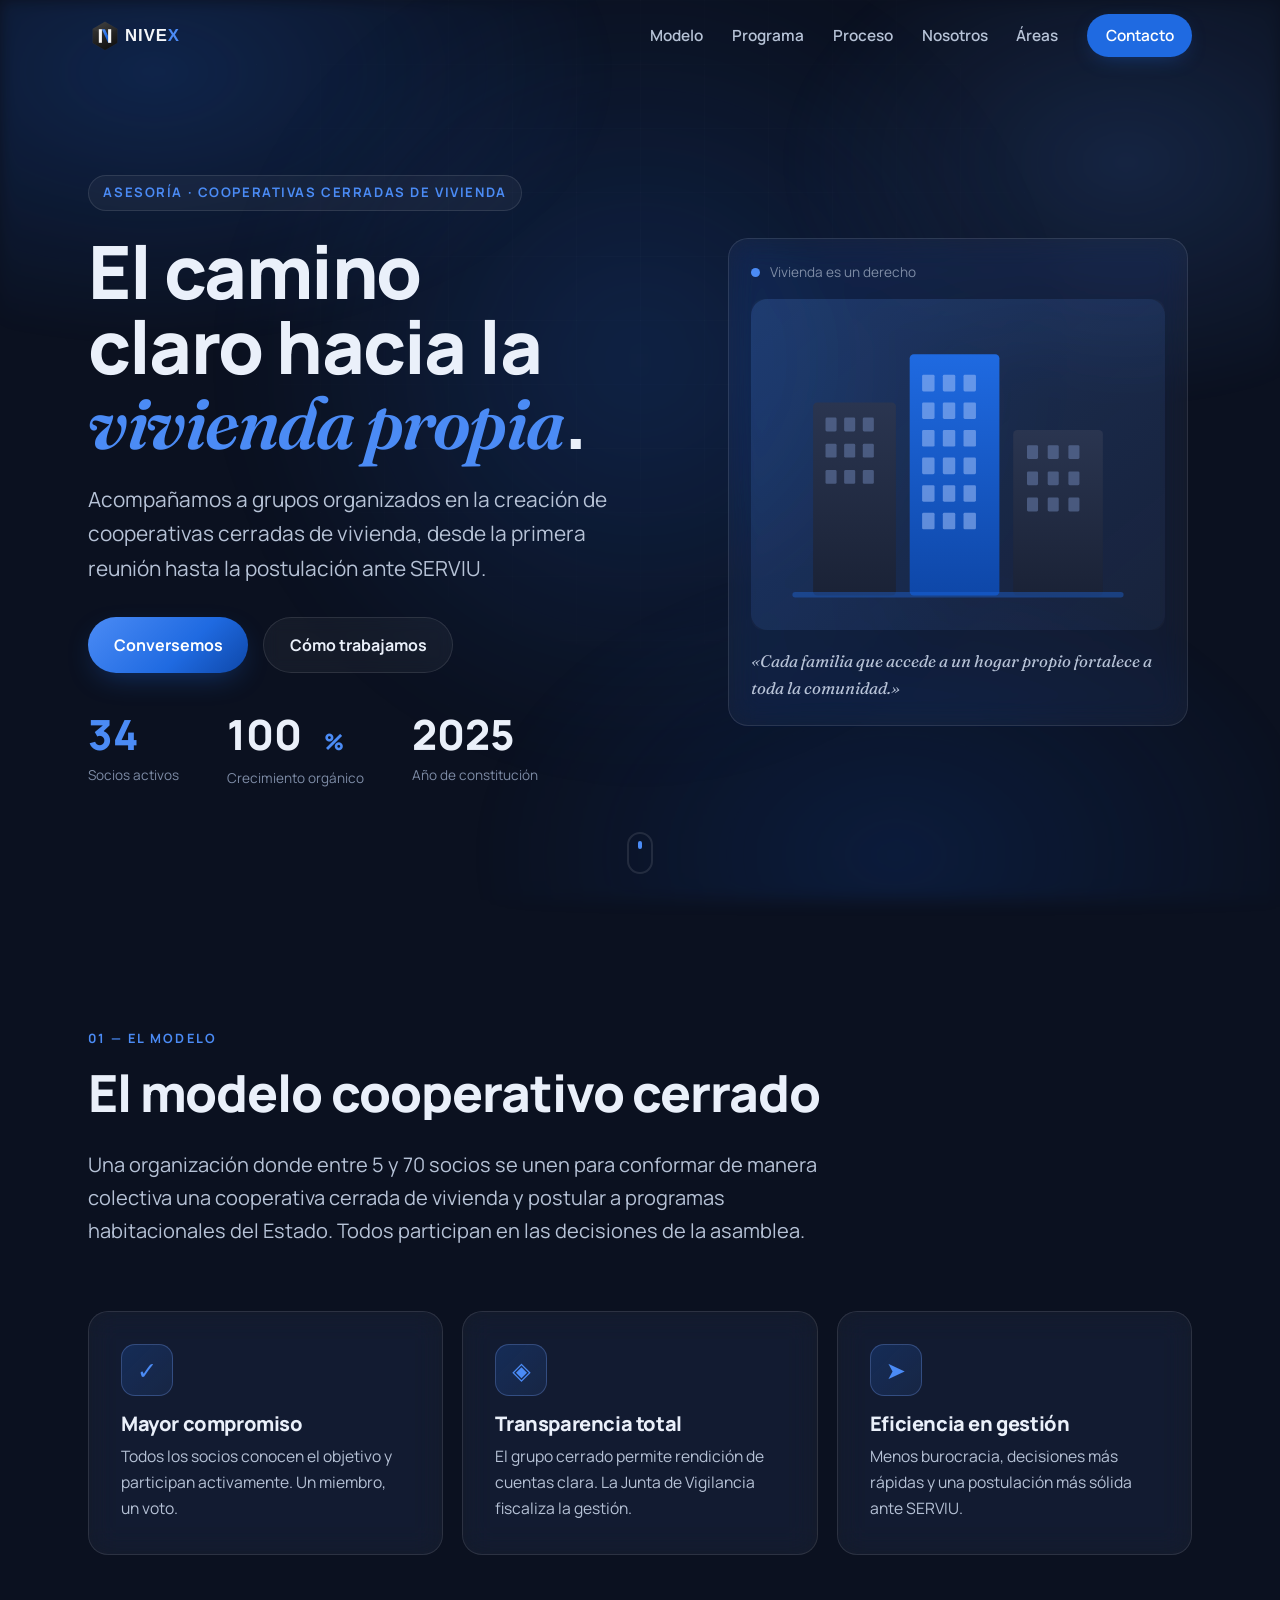
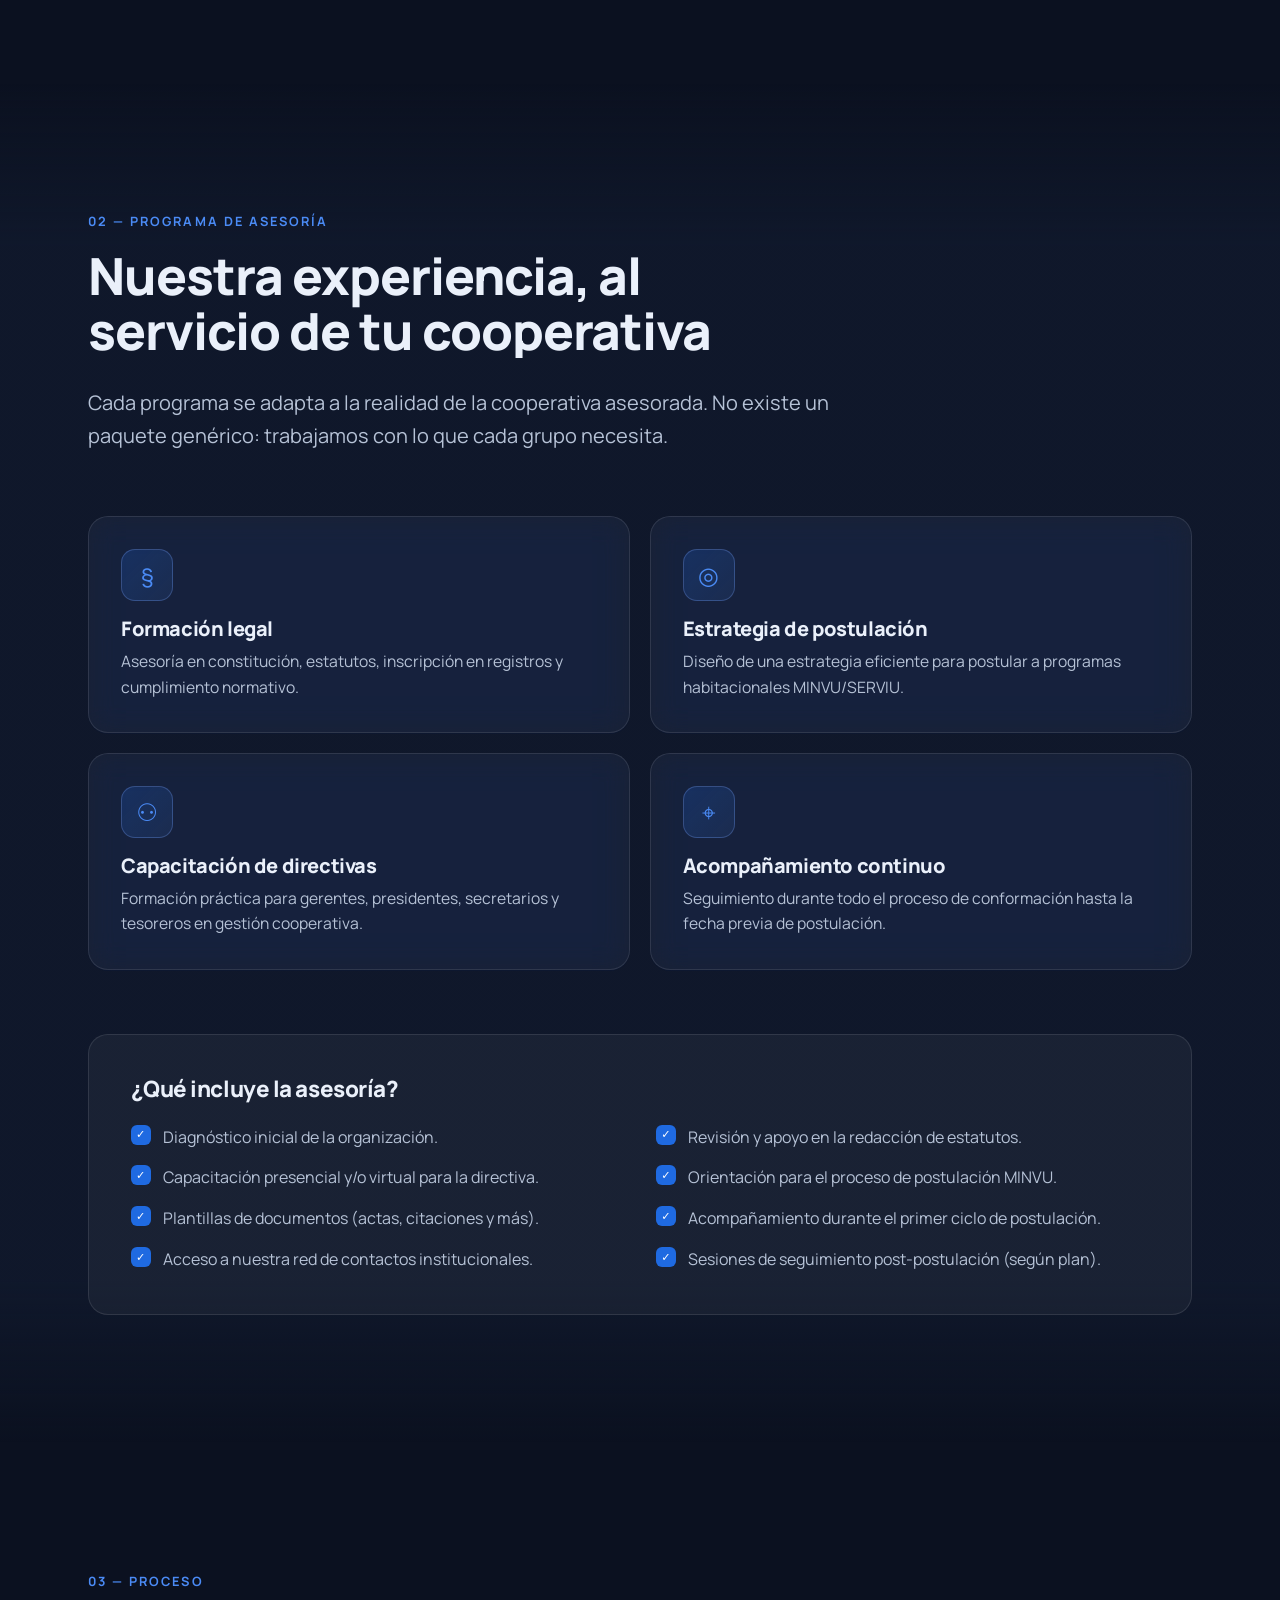
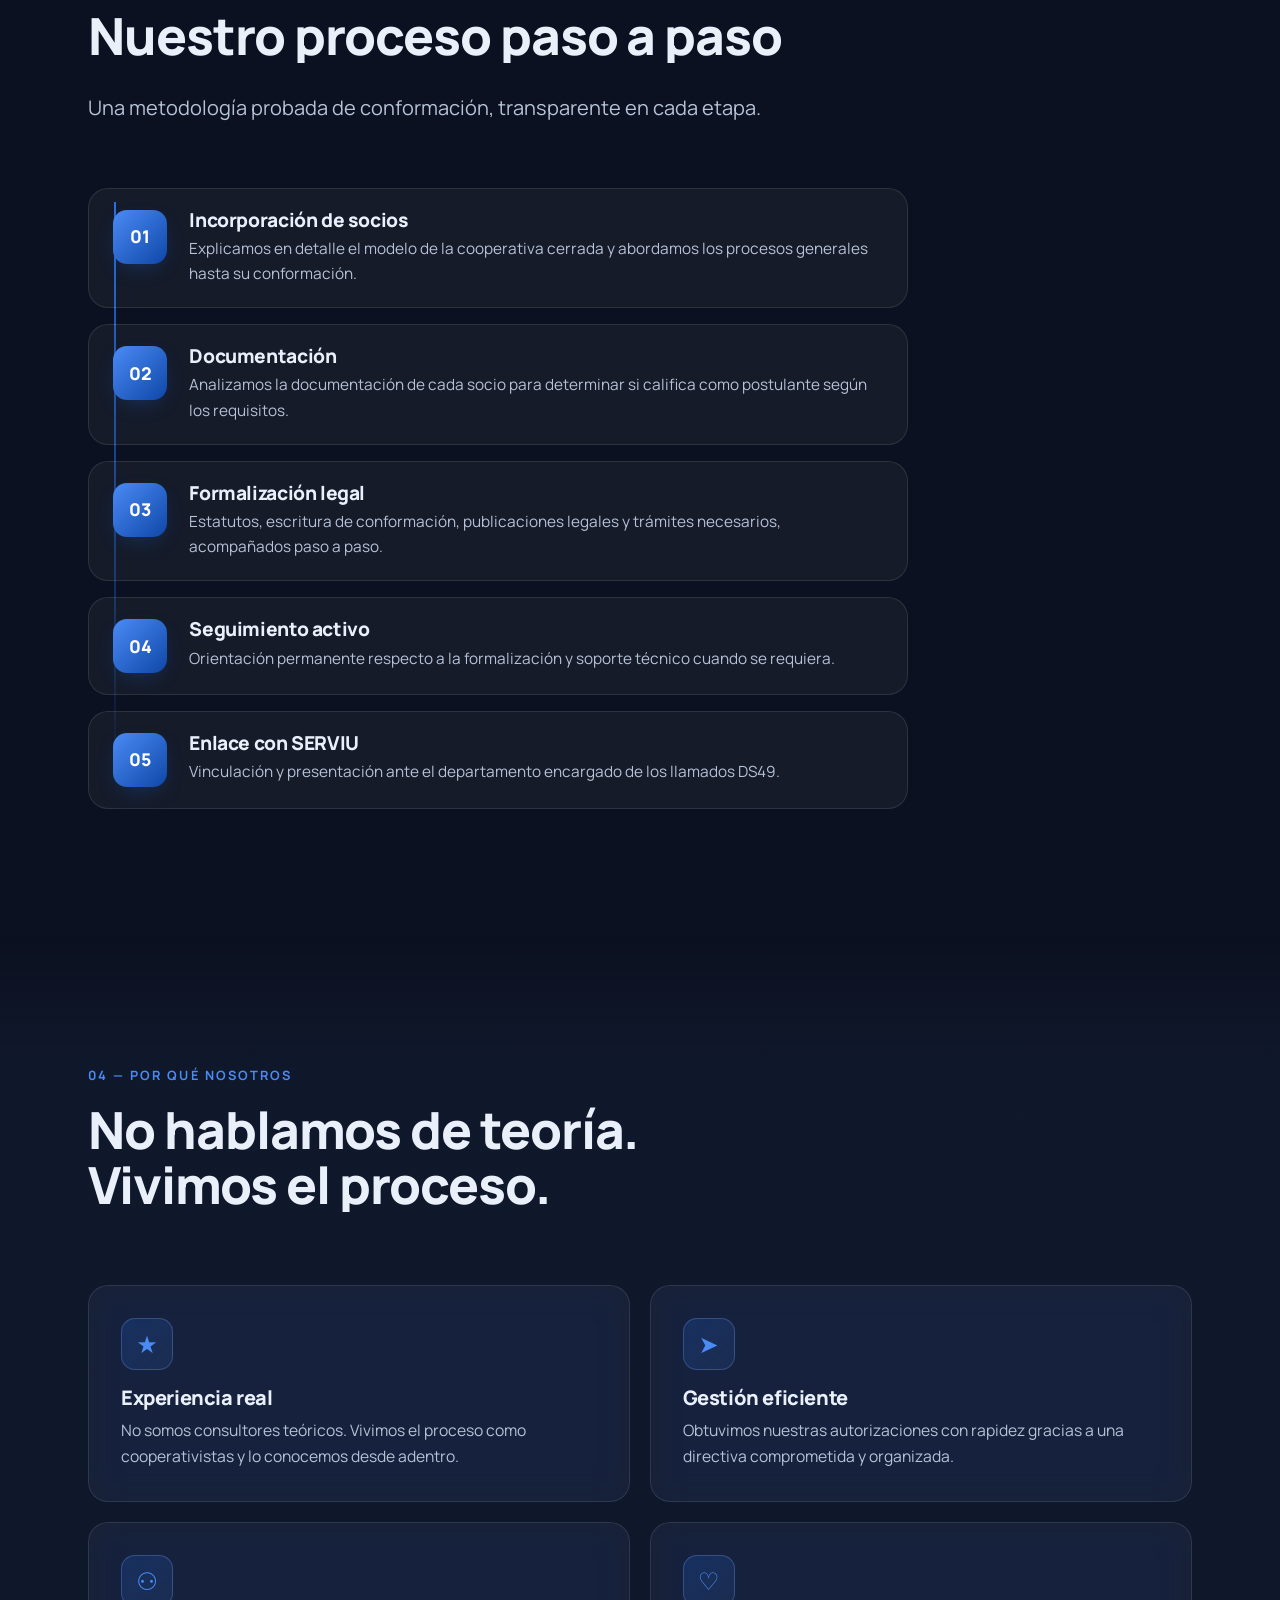
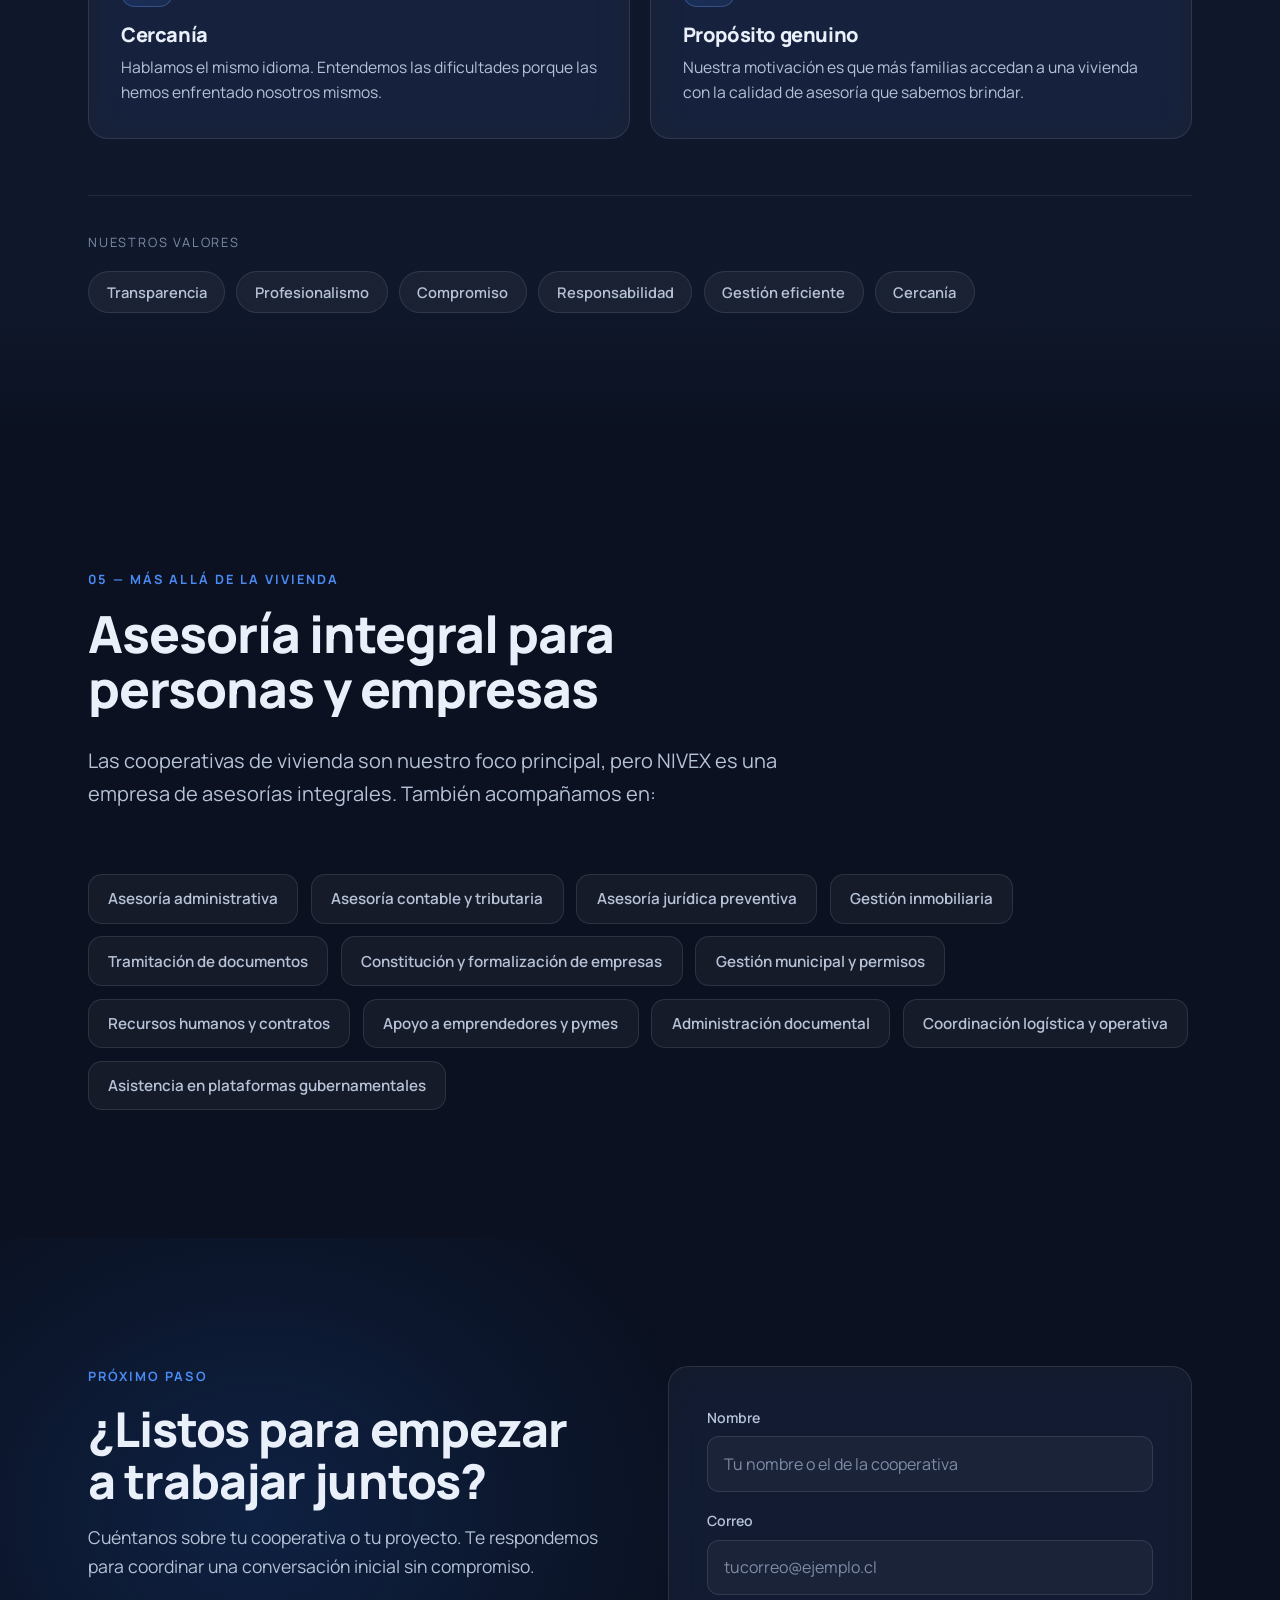
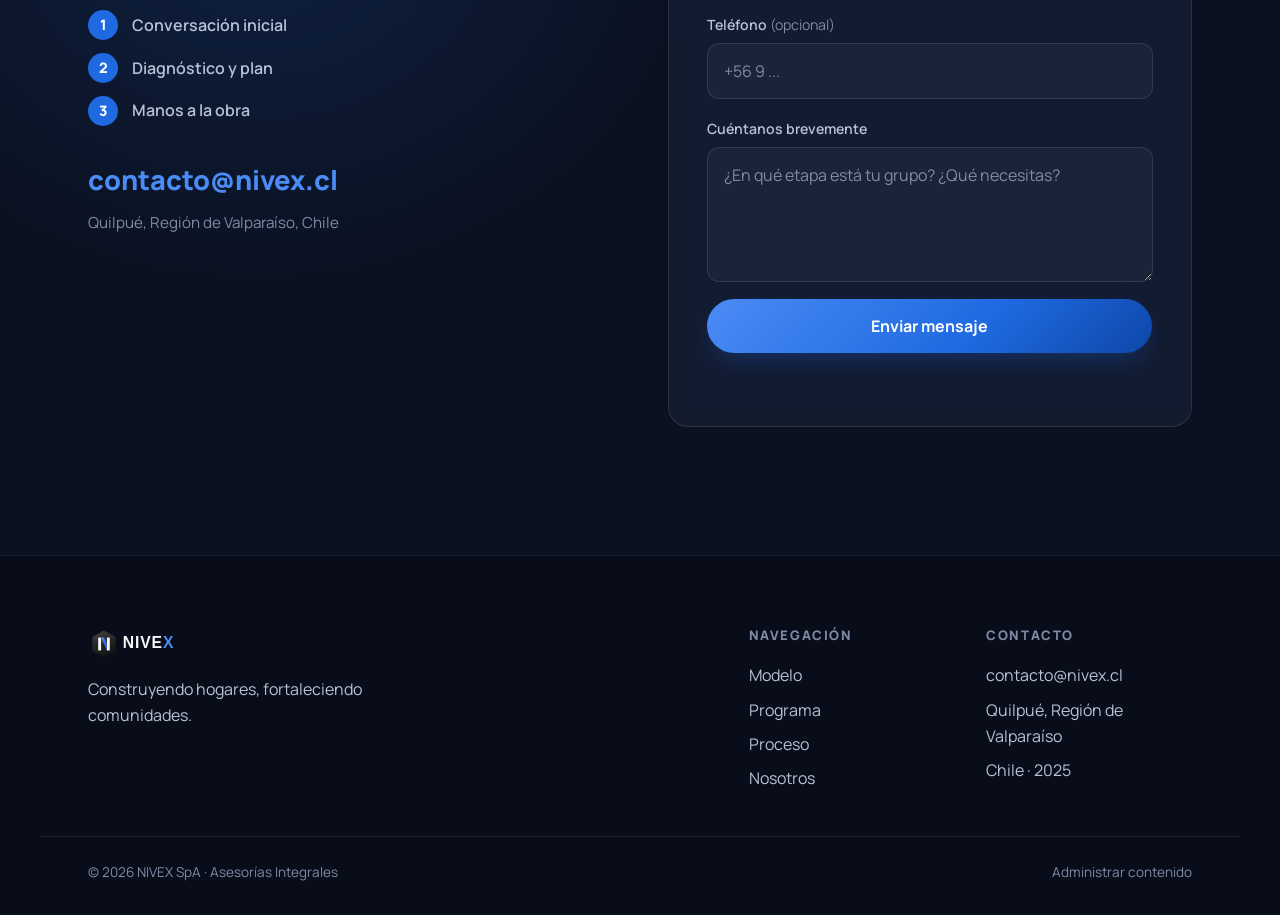
==== nivex-site/index.html @ b490b7ea "Add NIVEX SpA website files Extracted from uploaded zip (c39e5bb1-nivexsitio.zip). Includes HTML, CS" ====
<!DOCTYPE html>
<html lang="es">
<head>
  <meta charset="UTF-8">
  <meta name="viewport" content="width=device-width, initial-scale=1.0">
  <title>NIVEX SpA — Asesoría para Cooperativas Cerradas de Vivienda</title>
  <meta name="description" content="NIVEX SpA acompaña a grupos organizados en la creación de cooperativas cerradas de vivienda en Chile: formación legal, estrategia de postulación SERVIU/MINVU y acompañamiento continuo.">
  <meta name="theme-color" content="#0E1422">

  <!-- Open Graph -->
  <meta property="og:title" content="NIVEX SpA — Asesoría para Cooperativas de Vivienda">
  <meta property="og:description" content="El camino claro hacia la vivienda propia. Asesoría integral para cooperativas cerradas de vivienda.">
  <meta property="og:type" content="website">
  <meta property="og:image" content="assets/img/logo-mark-512.png">

  <link rel="icon" href="assets/favicon.ico" sizes="any">
  <link rel="icon" href="assets/img/logo-mark.svg" type="image/svg+xml">
  <link rel="apple-touch-icon" href="assets/img/logo-mark-180.png">
  <link rel="manifest" href="site.webmanifest">

  <link rel="preconnect" href="https://fonts.googleapis.com">
  <link rel="preconnect" href="https://fonts.gstatic.com" crossorigin>
  <link rel="stylesheet" href="https://fonts.googleapis.com/css2?family=Manrope:wght@400;500;600;700;800&family=Fraunces:ital,opsz,wght@0,9..144,400;0,9..144,600;1,9..144,500;1,9..144,600&display=swap">

  <link rel="stylesheet" href="styles.css?v=20260609">
</head>
<body>
  <a class="skip-link" href="#main">Saltar al contenido</a>

  <!-- Splash -->
  <div class="splash" id="splash" aria-hidden="true">
    <div class="splash-mark">
      <img src="assets/img/logo-mark.svg" alt="" width="64" height="64">
      <span class="splash-word">NIVEX</span>
    </div>
  </div>

  <!-- background mesh -->
  <div class="bg-mesh" aria-hidden="true"></div>
  <div class="bg-grid" aria-hidden="true"></div>

  <!-- NAV -->
  <header class="nav" id="nav">
    <div class="nav-inner">
      <a href="#top" class="nav-logo" aria-label="NIVEX inicio">
        <img src="assets/img/logo-nivex-light.svg" alt="NIVEX SpA" height="34">
      </a>
      <nav class="nav-links" aria-label="Principal">
        <a href="#modelo">Modelo</a>
        <a href="#programa">Programa</a>
        <a href="#proceso">Proceso</a>
        <a href="#nosotros">Nosotros</a>
        <a href="#areas">Áreas</a>
        <a href="#contacto" class="nav-cta">Contacto</a>
      </nav>
      <button class="nav-toggle" id="navToggle" aria-label="Abrir menú" aria-expanded="false">
        <span></span><span></span><span></span>
      </button>
    </div>
    <nav class="nav-mobile" id="navMobile" aria-label="Móvil">
      <a href="#modelo">Modelo</a>
      <a href="#programa">Programa</a>
      <a href="#proceso">Proceso</a>
      <a href="#nosotros">Nosotros</a>
      <a href="#areas">Áreas</a>
      <a href="#contacto">Contacto</a>
    </nav>
  </header>

  <main id="main">

    <!-- HERO -->
    <section class="hero" id="top">
      <div class="hero-glow" aria-hidden="true"></div>
      <div class="container hero-inner">
        <div class="hero-copy">
          <p class="kicker reveal" data-edit="hero.kicker">Asesoría · Cooperativas Cerradas de Vivienda</p>
          <h1 class="hero-title reveal" data-edit-html="hero.title">El camino claro hacia la <em>vivienda propia</em>.</h1>
          <p class="hero-sub reveal" data-edit="hero.sub">Acompañamos a grupos organizados en la creación de cooperativas cerradas de vivienda, desde la primera reunión hasta la postulación ante SERVIU.</p>
          <div class="hero-actions reveal">
            <a href="#contacto" class="btn btn-primary" data-magnetic>Conversemos</a>
            <a href="#proceso" class="btn btn-ghost">Cómo trabajamos</a>
          </div>
          <div class="hero-stats reveal" data-stats>
            <div class="stat"><span class="stat-num" data-count-to="34">34</span><span class="stat-label">Socios activos</span></div>
            <div class="stat"><span class="stat-num" data-count-to="100">100</span><span class="stat-suffix">%</span><span class="stat-label">Crecimiento orgánico</span></div>
            <div class="stat"><span class="stat-num">2025</span><span class="stat-label">Año de constitución</span></div>
          </div>
        </div>

        <div class="hero-visual reveal">
          <div class="glass-panel hero-card">
            <div class="hero-card-top">
              <span class="hc-dot"></span>
              <span>Vivienda es un derecho</span>
            </div>
            <div class="hero-illu">
              <img src="assets/img/art-buildings.svg" alt="Ilustración de edificios habitacionales" loading="eager">
            </div>
            <p class="hero-card-quote">«Cada familia que accede a un hogar propio fortalece a toda la comunidad.»</p>
          </div>
        </div>
      </div>
      <a href="#modelo" class="scroll-hint" aria-label="Bajar">
        <span></span>
      </a>
    </section>

    <!-- MODELO -->
    <section class="section" id="modelo">
      <div class="container">
        <div class="section-head">
          <p class="eyebrow reveal">01 — El modelo</p>
          <h2 class="section-title reveal" data-split="lines">El modelo cooperativo cerrado</h2>
          <p class="section-lead reveal" data-edit="model.intro">Una organización donde entre 5 y 70 socios se unen para conformar de manera colectiva una cooperativa cerrada de vivienda y postular a programas habitacionales del Estado. Todos participan en las decisiones de la asamblea.</p>
        </div>
        <div class="cards-3" data-model>
          <article class="glass-card tilt reveal">
            <div class="card-icon">✓</div>
            <h3>Mayor compromiso</h3>
            <p>Todos los socios conocen el objetivo y participan activamente. Un miembro, un voto.</p>
          </article>
          <article class="glass-card tilt reveal">
            <div class="card-icon">◈</div>
            <h3>Transparencia total</h3>
            <p>El grupo cerrado permite rendición de cuentas clara. La Junta de Vigilancia fiscaliza la gestión.</p>
          </article>
          <article class="glass-card tilt reveal">
            <div class="card-icon">➤</div>
            <h3>Eficiencia en gestión</h3>
            <p>Menos burocracia, decisiones más rápidas y una postulación más sólida ante SERVIU.</p>
          </article>
        </div>
      </div>
    </section>

    <!-- PROGRAMA -->
    <section class="section section-alt" id="programa">
      <div class="container">
        <div class="section-head">
          <p class="eyebrow reveal">02 — Programa de asesoría</p>
          <h2 class="section-title reveal" data-split="lines">Nuestra experiencia, al servicio de tu cooperativa</h2>
          <p class="section-lead reveal">Cada programa se adapta a la realidad de la cooperativa asesorada. No existe un paquete genérico: trabajamos con lo que cada grupo necesita.</p>
        </div>
        <div class="cards-2" data-program>
          <article class="glass-card feature reveal"><div class="card-icon">§</div><h3>Formación legal</h3><p>Asesoría en constitución, estatutos, inscripción en registros y cumplimiento normativo.</p></article>
          <article class="glass-card feature reveal"><div class="card-icon">◎</div><h3>Estrategia de postulación</h3><p>Diseño de una estrategia eficiente para postular a programas habitacionales MINVU/SERVIU.</p></article>
          <article class="glass-card feature reveal"><div class="card-icon">⚇</div><h3>Capacitación de directivas</h3><p>Formación práctica para gerentes, presidentes, secretarios y tesoreros en gestión cooperativa.</p></article>
          <article class="glass-card feature reveal"><div class="card-icon">⌖</div><h3>Acompañamiento continuo</h3><p>Seguimiento durante todo el proceso de conformación hasta la fecha previa de postulación.</p></article>
        </div>

        <div class="includes reveal">
          <h3 class="includes-title">¿Qué incluye la asesoría?</h3>
          <ul class="includes-list" data-includes>
            <li>Diagnóstico inicial de la organización.</li>
            <li>Revisión y apoyo en la redacción de estatutos.</li>
            <li>Capacitación presencial y/o virtual para la directiva.</li>
            <li>Orientación para el proceso de postulación MINVU.</li>
            <li>Plantillas de documentos (actas, citaciones y más).</li>
            <li>Acompañamiento durante el primer ciclo de postulación.</li>
            <li>Acceso a nuestra red de contactos institucionales.</li>
            <li>Sesiones de seguimiento post-postulación (según plan).</li>
          </ul>
        </div>
      </div>
    </section>

    <!-- PROCESO -->
    <section class="section" id="proceso">
      <div class="container">
        <div class="section-head">
          <p class="eyebrow reveal">03 — Proceso</p>
          <h2 class="section-title reveal" data-split="lines">Nuestro proceso paso a paso</h2>
          <p class="section-lead reveal">Una metodología probada de conformación, transparente en cada etapa.</p>
        </div>
        <ol class="timeline" data-process>
          <li class="timeline-item reveal"><span class="tl-n">01</span><div class="tl-body"><h3>Incorporación de socios</h3><p>Explicamos en detalle el modelo de la cooperativa cerrada y abordamos los procesos generales hasta su conformación.</p></div></li>
          <li class="timeline-item reveal"><span class="tl-n">02</span><div class="tl-body"><h3>Documentación</h3><p>Analizamos la documentación de cada socio para determinar si califica como postulante según los requisitos.</p></div></li>
          <li class="timeline-item reveal"><span class="tl-n">03</span><div class="tl-body"><h3>Formalización legal</h3><p>Estatutos, escritura de conformación, publicaciones legales y trámites necesarios, acompañados paso a paso.</p></div></li>
          <li class="timeline-item reveal"><span class="tl-n">04</span><div class="tl-body"><h3>Seguimiento activo</h3><p>Orientación permanente respecto a la formalización y soporte técnico cuando se requiera.</p></div></li>
          <li class="timeline-item reveal"><span class="tl-n">05</span><div class="tl-body"><h3>Enlace con SERVIU</h3><p>Vinculación y presentación ante el departamento encargado de los llamados DS49.</p></div></li>
        </ol>
      </div>
    </section>

    <!-- NOSOTROS -->
    <section class="section section-alt" id="nosotros">
      <div class="container">
        <div class="section-head">
          <p class="eyebrow reveal">04 — Por qué nosotros</p>
          <h2 class="section-title reveal" data-split="lines">No hablamos de teoría. Vivimos el proceso.</h2>
        </div>
        <div class="cards-2 why-grid" data-why>
          <article class="glass-card why reveal"><div class="card-icon">★</div><h3>Experiencia real</h3><p>No somos consultores teóricos. Vivimos el proceso como cooperativistas y lo conocemos desde adentro.</p></article>
          <article class="glass-card why reveal"><div class="card-icon">➤</div><h3>Gestión eficiente</h3><p>Obtuvimos nuestras autorizaciones con rapidez gracias a una directiva comprometida y organizada.</p></article>
          <article class="glass-card why reveal"><div class="card-icon">⚇</div><h3>Cercanía</h3><p>Hablamos el mismo idioma. Entendemos las dificultades porque las hemos enfrentado nosotros mismos.</p></article>
          <article class="glass-card why reveal"><div class="card-icon">♡</div><h3>Propósito genuino</h3><p>Nuestra motivación es que más familias accedan a una vivienda con la calidad de asesoría que sabemos brindar.</p></article>
        </div>

        <div class="values reveal" data-values>
          <span class="values-label">Nuestros valores</span>
          <div class="values-list">
            <span>Transparencia</span><span>Profesionalismo</span><span>Compromiso</span><span>Responsabilidad</span><span>Gestión eficiente</span><span>Cercanía</span>
          </div>
        </div>
      </div>
    </section>

    <!-- ÁREAS -->
    <section class="section" id="areas">
      <div class="container">
        <div class="section-head">
          <p class="eyebrow reveal">05 — Más allá de la vivienda</p>
          <h2 class="section-title reveal" data-split="lines">Asesoría integral para personas y empresas</h2>
          <p class="section-lead reveal">Las cooperativas de vivienda son nuestro foco principal, pero NIVEX es una empresa de asesorías integrales. También acompañamos en:</p>
        </div>
        <div class="areas-grid" data-areas>
          <span class="area-chip reveal">Asesoría administrativa</span>
          <span class="area-chip reveal">Asesoría contable y tributaria</span>
          <span class="area-chip reveal">Asesoría jurídica preventiva</span>
          <span class="area-chip reveal">Gestión inmobiliaria</span>
          <span class="area-chip reveal">Tramitación de documentos</span>
          <span class="area-chip reveal">Constitución y formalización de empresas</span>
          <span class="area-chip reveal">Gestión municipal y permisos</span>
          <span class="area-chip reveal">Recursos humanos y contratos</span>
          <span class="area-chip reveal">Apoyo a emprendedores y pymes</span>
          <span class="area-chip reveal">Administración documental</span>
          <span class="area-chip reveal">Coordinación logística y operativa</span>
          <span class="area-chip reveal">Asistencia en plataformas gubernamentales</span>
        </div>
      </div>
    </section>

    <!-- CTA / CONTACTO -->
    <section class="section cta-section" id="contacto">
      <div class="cta-glow" aria-hidden="true"></div>
      <div class="container cta-inner">
        <div class="cta-copy reveal">
          <p class="eyebrow">Próximo paso</p>
          <h2 class="cta-title">¿Listos para empezar a trabajar juntos?</h2>
          <p class="cta-lead">Cuéntanos sobre tu cooperativa o tu proyecto. Te respondemos para coordinar una conversación inicial sin compromiso.</p>
          <ul class="cta-steps" data-steps>
            <li><span>1</span> Conversación inicial</li>
            <li><span>2</span> Diagnóstico y plan</li>
            <li><span>3</span> Manos a la obra</li>
          </ul>
          <div class="cta-contact">
            <a href="mailto:contacto@nivex.cl" class="cta-email" data-edit-href="email">contacto@nivex.cl</a>
            <p class="cta-loc">Quilpué, Región de Valparaíso, Chile</p>
          </div>
        </div>

        <form class="glass-panel cta-form" id="contactForm" novalidate>
          <div class="field">
            <label for="f-name">Nombre</label>
            <input id="f-name" name="name" type="text" required placeholder="Tu nombre o el de la cooperativa">
          </div>
          <div class="field">
            <label for="f-email">Correo</label>
            <input id="f-email" name="email" type="email" required placeholder="tucorreo@ejemplo.cl">
          </div>
          <div class="field">
            <label for="f-phone">Teléfono <span class="opt">(opcional)</span></label>
            <input id="f-phone" name="phone" type="tel" placeholder="+56 9 ...">
          </div>
          <div class="field">
            <label for="f-msg">Cuéntanos brevemente</label>
            <textarea id="f-msg" name="message" rows="4" required placeholder="¿En qué etapa está tu grupo? ¿Qué necesitas?"></textarea>
          </div>
          <button type="submit" class="btn btn-primary btn-block" data-submit>
            <span class="btn-label">Enviar mensaje</span>
            <svg class="btn-check" viewBox="0 0 24 24" width="22" height="22" aria-hidden="true"><path d="M4 12.5l5 5 11-11" fill="none" stroke="currentColor" stroke-width="2.5" stroke-linecap="round" stroke-linejoin="round"/></svg>
          </button>
          <p class="form-note" id="formNote" role="status" aria-live="polite"></p>
        </form>
      </div>
    </section>
  </main>

  <!-- FOOTER -->
  <footer class="footer">
    <div class="container footer-inner">
      <div class="footer-brand">
        <img src="assets/img/logo-nivex-light.svg" alt="NIVEX SpA" height="32">
        <p>Construyendo hogares, fortaleciendo comunidades.</p>
      </div>
      <div class="footer-cols">
        <div class="footer-col">
          <h4>Navegación</h4>
          <a href="#modelo">Modelo</a>
          <a href="#programa">Programa</a>
          <a href="#proceso">Proceso</a>
          <a href="#nosotros">Nosotros</a>
        </div>
        <div class="footer-col">
          <h4>Contacto</h4>
          <a href="mailto:contacto@nivex.cl">contacto@nivex.cl</a>
          <span>Quilpué, Región de Valparaíso</span>
          <span>Chile · 2025</span>
        </div>
      </div>
    </div>
    <div class="footer-bottom container">
      <span>© <span data-year>2026</span> NIVEX SpA · Asesorías Integrales</span>
      <a href="admin/" class="footer-admin">Administrar contenido</a>
    </div>
  </footer>

  <button class="cursor" id="cursor" aria-hidden="true"></button>

  <script defer src="lib/gsap.min.js"></script>
  <script defer src="lib/ScrollTrigger.min.js"></script>
  <script defer src="lib/manifest.js"></script>
  <script defer src="main.js?v=20260609"></script>
</body>
</html>
---- nivex-site/styles.css ----
/* =============================================================
   NIVEX SpA — styles.css
   Archetype: Glassmorphism Modern (corporate / trust-forward)
   Palette: anthracite #1A1A1A · electric blue #1F6AE1 · light gray #E5E5E5
   ============================================================= */

/* ---------- 1. Tokens ---------- */
:root {
  --bg:        #0B1120;   /* deep navy-anthracite base */
  --bg-2:      #0E1626;
  --bg-3:      #131d33;   /* alt sections */
  --ink:       #1A1A1A;   /* brand anthracite (for light surfaces) */
  --paper:     #F5F7FA;
  --gray:      #E5E5E5;   /* brand light gray */

  --text:      #EAF0FA;   /* text on dark */
  --text-soft: #B6C2D6;
  --text-mute: #7E8CA6;

  --accent:    #1F6AE1;   /* brand electric blue */
  --accent-2:  #4B8BF5;
  --accent-3:  #0E47A8;
  --accent-glow: rgba(31,106,225,0.45);

  --glass:     rgba(255,255,255,0.045);
  --glass-2:   rgba(255,255,255,0.07);
  --glass-brd: rgba(255,255,255,0.10);
  --glass-brd-hi: rgba(120,160,240,0.30);

  --line:      rgba(255,255,255,0.08);
  --radius:    20px;
  --radius-sm: 12px;
  --maxw:      1200px;
  --gutter:    clamp(1.2rem, 4vw, 3rem);

  --sans: "Manrope", system-ui, -apple-system, "Segoe UI", Roboto, Arial, sans-serif;
  --serif: "Fraunces", Georgia, "Times New Roman", serif;

  --ease-out: cubic-bezier(0.16, 1, 0.3, 1);
  --ease-soft: cubic-bezier(0.25, 0.46, 0.45, 0.94);
  --ease-bounce: cubic-bezier(0.34, 1.4, 0.64, 1);
}

/* ---------- 2. Reset & base ---------- */
*, *::before, *::after { box-sizing: border-box; margin: 0; }
html { -webkit-text-size-adjust: 100%; scroll-behavior: smooth; scroll-padding-top: 90px; }
body {
  font-family: var(--sans);
  font-size: 16px; line-height: 1.65;
  color: var(--text);
  background: var(--bg);
  -webkit-font-smoothing: antialiased;
  text-rendering: optimizeLegibility;
  overflow-x: clip;
  overscroll-behavior-y: none;
}
img, svg { display: block; max-width: 100%; }
img { height: auto; }
button { font: inherit; color: inherit; cursor: pointer; border: 0; background: none; }
a { color: inherit; text-decoration: none; }
ul, ol { list-style: none; padding: 0; }
p { text-wrap: pretty; }
h1, h2, h3, h4 { text-wrap: balance; line-height: 1.08; letter-spacing: -0.02em; font-weight: 800; }
em { font-style: italic; }
::selection { background: var(--accent); color: #fff; }

:focus-visible { outline: 2px solid var(--accent-2); outline-offset: 3px; border-radius: 6px; }

.skip-link {
  position: fixed; top: -100px; left: 1rem; padding: .6rem 1rem;
  background: var(--paper); color: var(--ink); z-index: 9999;
  border-radius: 8px; font-weight: 600;
}
.skip-link:focus { top: 1rem; }

/* ---------- 3. Layout ---------- */
.container { width: 100%; max-width: var(--maxw); margin-inline: auto; padding-inline: var(--gutter); }
.section { padding-block: clamp(4.5rem, 10vw, 8rem); position: relative; }
.section-alt { background:
  linear-gradient(180deg, transparent, rgba(19,29,51,0.6) 12%, rgba(19,29,51,0.6) 88%, transparent); }

.section-head { max-width: 760px; margin-bottom: clamp(2.5rem, 5vw, 4rem); }
.eyebrow {
  font-size: .8rem; font-weight: 700; letter-spacing: .16em; text-transform: uppercase;
  color: var(--accent-2); margin-bottom: 1rem;
}
.section-title { font-size: clamp(2rem, 5vw, 3.2rem); margin-bottom: 1.2rem; }
.section-lead { font-size: clamp(1.05rem, 2.2vw, 1.25rem); color: var(--text-soft); max-width: 64ch; }

/* ---------- 4. Background mesh & grid ---------- */
.bg-mesh {
  position: fixed; inset: 0; z-index: -2; pointer-events: none;
  background:
    radial-gradient(60% 50% at 12% 8%, rgba(31,106,225,0.22), transparent 60%),
    radial-gradient(45% 45% at 88% 18%, rgba(75,139,245,0.16), transparent 60%),
    radial-gradient(55% 55% at 70% 95%, rgba(14,71,168,0.20), transparent 60%);
  filter: blur(8px);
  animation: meshDrift 26s ease-in-out infinite alternate;
}
@keyframes meshDrift {
  0%   { transform: translate3d(0,0,0) scale(1); }
  100% { transform: translate3d(0,-3%,0) scale(1.08); }
}
.bg-grid {
  position: fixed; inset: 0; z-index: -1; pointer-events: none; opacity: .5;
  background-image:
    linear-gradient(rgba(255,255,255,0.03) 1px, transparent 1px),
    linear-gradient(90deg, rgba(255,255,255,0.03) 1px, transparent 1px);
  background-size: 64px 64px;
  mask-image: radial-gradient(circle at 50% 30%, #000 0%, transparent 75%);
}

/* ---------- 5. Splash ---------- */
.splash {
  position: fixed; inset: 0; z-index: 9000;
  display: grid; place-items: center;
  background: var(--bg);
  animation: splashOut .7s var(--ease-out) 1.5s forwards;
}
.splash-mark { display: flex; align-items: center; gap: .9rem; opacity: 0; animation: splashIn .7s var(--ease-out) .1s forwards; }
.splash-mark img { width: 56px; height: 56px; }
.splash-word { font-size: 2rem; font-weight: 800; letter-spacing: .22em; color: var(--text); }
@keyframes splashIn { from { opacity: 0; transform: translateY(10px); } to { opacity: 1; transform: none; } }
@keyframes splashOut { to { opacity: 0; visibility: hidden; } }
.is-ready .splash { animation: splashOut .6s var(--ease-out) forwards; }

/* ---------- 6. Nav ---------- */
.nav {
  position: fixed; top: 0; left: 0; right: 0; z-index: 1000;
  transition: background .4s var(--ease-out), backdrop-filter .4s, border-color .4s;
  border-bottom: 1px solid transparent;
}
.nav.scrolled {
  background: rgba(11,17,32,0.72);
  backdrop-filter: blur(16px) saturate(160%);
  -webkit-backdrop-filter: blur(16px) saturate(160%);
  border-bottom-color: var(--line);
}
.nav-inner { display: flex; align-items: center; justify-content: space-between; gap: 1rem;
  max-width: var(--maxw); margin-inline: auto; padding: .9rem var(--gutter); }
.nav-logo img { height: 34px; }
.nav-links { display: none; align-items: center; gap: 1.8rem; }
.nav-links a { font-weight: 600; font-size: .96rem; color: var(--text-soft); transition: color .25s; }
.nav-links a:hover { color: var(--text); }
.nav-cta {
  padding: .55rem 1.15rem; border-radius: 100px;
  background: var(--accent); color: #fff !important;
  box-shadow: 0 6px 22px -8px var(--accent-glow);
  transition: transform .25s var(--ease-out), box-shadow .25s;
}
.nav-cta:hover { transform: translateY(-2px); box-shadow: 0 12px 30px -10px var(--accent-glow); }

.nav-toggle { display: flex; flex-direction: column; gap: 5px; padding: 8px; }
.nav-toggle span { width: 24px; height: 2px; background: var(--text); border-radius: 2px; transition: .3s var(--ease-out); }
.nav-toggle[aria-expanded="true"] span:nth-child(1) { transform: translateY(7px) rotate(45deg); }
.nav-toggle[aria-expanded="true"] span:nth-child(2) { opacity: 0; }
.nav-toggle[aria-expanded="true"] span:nth-child(3) { transform: translateY(-7px) rotate(-45deg); }

.nav-mobile {
  display: grid; gap: .2rem; overflow: hidden; max-height: 0;
  background: rgba(11,17,32,0.95); backdrop-filter: blur(16px);
  transition: max-height .4s var(--ease-out);
  padding-inline: var(--gutter);
}
.nav-mobile.open { max-height: 360px; padding-block: 1rem; border-top: 1px solid var(--line); }
.nav-mobile a { padding: .75rem 0; font-weight: 600; color: var(--text-soft); border-bottom: 1px solid var(--line); }
.nav-mobile a:last-child { border-bottom: 0; }

/* ---------- 7. Buttons ---------- */
.btn {
  display: inline-flex; align-items: center; justify-content: center; gap: .55rem;
  padding: .85rem 1.6rem; border-radius: 100px; font-weight: 700; font-size: 1rem;
  transition: transform .3s var(--ease-out), box-shadow .3s, background .3s;
  will-change: transform;
}
.btn-primary {
  background: linear-gradient(135deg, var(--accent-2), var(--accent) 60%, var(--accent-3));
  color: #fff; box-shadow: 0 10px 30px -10px var(--accent-glow);
}
.btn-primary:hover { transform: translateY(-3px); box-shadow: 0 18px 40px -12px var(--accent-glow); }
.btn-ghost {
  color: var(--text); border: 1px solid var(--glass-brd);
  background: var(--glass); backdrop-filter: blur(8px);
}
.btn-ghost:hover { border-color: var(--glass-brd-hi); transform: translateY(-3px); }
.btn-block { width: 100%; }

/* ---------- 8. Glass surfaces ---------- */
.glass-panel, .glass-card {
  background: var(--glass);
  border: 1px solid var(--glass-brd);
  border-radius: var(--radius);
  backdrop-filter: blur(14px) saturate(150%);
  -webkit-backdrop-filter: blur(14px) saturate(150%);
}
@supports not (backdrop-filter: blur(10px)) {
  .glass-panel, .glass-card { background: rgba(19,29,51,0.85); }
}

.glass-card {
  padding: clamp(1.4rem, 3vw, 2rem);
  position: relative; overflow: hidden;
  transition: transform .4s var(--ease-out), border-color .4s, box-shadow .4s;
}
.glass-card::before {
  content: ""; position: absolute; inset: 0; border-radius: inherit;
  background: radial-gradient(420px circle at var(--mx, 50%) var(--my, 0%), rgba(75,139,245,0.14), transparent 60%);
  opacity: 0; transition: opacity .4s;
}
.glass-card:hover { transform: translateY(-6px); border-color: var(--glass-brd-hi);
  box-shadow: 0 24px 50px -24px rgba(0,0,0,0.6); }
.glass-card:hover::before { opacity: 1; }
.card-icon {
  width: 52px; height: 52px; display: grid; place-items: center;
  border-radius: 14px; font-size: 1.5rem; margin-bottom: 1.1rem;
  background: linear-gradient(135deg, rgba(31,106,225,0.22), rgba(75,139,245,0.10));
  border: 1px solid var(--glass-brd-hi); color: var(--accent-2);
}
.glass-card h3 { font-size: 1.25rem; margin-bottom: .55rem; }
.glass-card p { color: var(--text-soft); font-size: .98rem; }

.cards-3 { display: grid; gap: 1.2rem; grid-template-columns: 1fr; }
.cards-2 { display: grid; gap: 1.2rem; grid-template-columns: 1fr; }

/* ---------- 9. Hero ---------- */
.hero { position: relative; padding-top: 8rem; padding-bottom: 4rem; min-height: 100svh; display: flex; align-items: center; }
.hero-glow {
  position: absolute; top: -10%; left: 50%; transform: translateX(-50%);
  width: 80vw; height: 80vw; max-width: 900px; max-height: 900px;
  background: radial-gradient(circle, rgba(31,106,225,0.20), transparent 62%);
  filter: blur(40px); z-index: -1; pointer-events: none;
}
.hero-inner { display: grid; gap: clamp(2rem,5vw,4rem); grid-template-columns: 1fr; align-items: center; }
.kicker {
  display: inline-flex; align-items: center; gap: .5rem;
  font-size: .82rem; font-weight: 700; letter-spacing: .12em; text-transform: uppercase;
  color: var(--accent-2); padding: .4rem .9rem; border-radius: 100px;
  background: var(--glass); border: 1px solid var(--glass-brd); margin-bottom: 1.4rem;
}
.hero-title { font-size: clamp(2.4rem, 7vw, 4.6rem); line-height: 1.02; margin-bottom: 1.4rem; }
.hero-title em { color: var(--accent-2); font-family: var(--serif); font-weight: 600; }
.hero-sub { font-size: clamp(1.05rem, 2.4vw, 1.3rem); color: var(--text-soft); max-width: 56ch; margin-bottom: 2rem; }
.hero-actions { display: flex; flex-wrap: wrap; gap: .9rem; margin-bottom: 2.6rem; }

.hero-stats { display: flex; flex-wrap: wrap; gap: clamp(1.4rem, 4vw, 3rem); }
.stat { display: grid; grid-template-columns: auto auto; align-items: baseline; column-gap: 2px; }
.stat-num { font-size: clamp(1.8rem, 4vw, 2.6rem); font-weight: 800; color: var(--text); line-height: 1; }
.stat-suffix { font-size: 1.4rem; font-weight: 800; color: var(--accent-2); }
.stat-label { grid-column: 1 / -1; font-size: .85rem; color: var(--text-mute); margin-top: .35rem; }
.stat:nth-child(1) .stat-num { color: var(--accent-2); }

/* hero card */
.hero-visual { display: flex; justify-content: center; }
.hero-card { width: 100%; max-width: 460px; padding: 1.4rem; }
.hero-card-top { display: flex; align-items: center; gap: .6rem; font-size: .85rem; color: var(--text-mute); margin-bottom: 1rem; }
.hc-dot { width: 9px; height: 9px; border-radius: 50%; background: var(--accent-2); box-shadow: 0 0 0 0 var(--accent-glow); animation: pulse 2.4s infinite; }
@keyframes pulse { 0% { box-shadow: 0 0 0 0 var(--accent-glow);} 70%{ box-shadow: 0 0 0 12px transparent;} 100%{ box-shadow:0 0 0 0 transparent;} }
.hero-illu { border-radius: var(--radius-sm); overflow: hidden; background: rgba(255,255,255,0.02); }
.hero-card-quote { margin-top: 1.1rem; font-family: var(--serif); font-style: italic; font-size: 1.05rem; color: var(--text-soft); }

.scroll-hint { position: absolute; bottom: 1.6rem; left: 50%; transform: translateX(-50%); width: 26px; height: 42px; border: 2px solid var(--glass-brd); border-radius: 100px; display: grid; place-items: start center; padding-top: 7px; }
.scroll-hint span { width: 4px; height: 8px; border-radius: 4px; background: var(--accent-2); animation: scrollDot 1.8s var(--ease-out) infinite; }
@keyframes scrollDot { 0%{ transform: translateY(0); opacity: 1;} 70%{ transform: translateY(14px); opacity: 0;} 100%{ opacity: 0;} }

/* ---------- 10. Includes ---------- */
.includes { margin-top: clamp(2.5rem, 5vw, 4rem); padding: clamp(1.6rem,4vw,2.6rem);
  border: 1px solid var(--glass-brd); border-radius: var(--radius); background: var(--glass); }
.includes-title { font-size: 1.4rem; margin-bottom: 1.4rem; }
.includes-list { display: grid; gap: .85rem; grid-template-columns: 1fr; }
.includes-list li { position: relative; padding-left: 2rem; color: var(--text-soft); }
.includes-list li::before {
  content: "✓"; position: absolute; left: 0; top: 1px; width: 20px; height: 20px;
  display: grid; place-items: center; font-size: .7rem; font-weight: 800; border-radius: 6px;
  background: var(--accent); color: #fff;
}

/* ---------- 11. Timeline ---------- */
.timeline { position: relative; display: grid; gap: 1rem; max-width: 820px; }
.timeline::before { content:""; position:absolute; left: 26px; top: 14px; bottom: 14px; width: 2px;
  background: linear-gradient(var(--accent), transparent); }
.timeline-item { display: flex; gap: 1.4rem; align-items: flex-start; position: relative;
  padding: 1.3rem 1.5rem; border-radius: var(--radius); border: 1px solid var(--glass-brd);
  background: var(--glass); transition: transform .35s var(--ease-out), border-color .35s; }
.timeline-item:hover { transform: translateX(6px); border-color: var(--glass-brd-hi); }
.tl-n { flex: 0 0 auto; width: 54px; height: 54px; display: grid; place-items: center; border-radius: 14px;
  font-weight: 800; font-size: 1.1rem; color: #fff; position: relative; z-index: 1;
  background: linear-gradient(135deg, var(--accent-2), var(--accent-3)); box-shadow: 0 8px 24px -10px var(--accent-glow); }
.tl-body h3 { font-size: 1.2rem; margin-bottom: .35rem; }
.tl-body p { color: var(--text-soft); font-size: .96rem; }

/* ---------- 12. Values ---------- */
.values { margin-top: clamp(2.4rem,5vw,3.5rem); padding-top: 2rem; border-top: 1px solid var(--line); }
.values-label { font-size: .8rem; letter-spacing: .14em; text-transform: uppercase; color: var(--text-mute); }
.values-list { display: flex; flex-wrap: wrap; gap: .7rem; margin-top: 1rem; }
.values-list span { padding: .5rem 1.1rem; border-radius: 100px; font-weight: 600; font-size: .92rem;
  border: 1px solid var(--glass-brd); background: var(--glass); color: var(--text-soft); transition: .3s var(--ease-out); }
.values-list span:hover { color: var(--text); border-color: var(--glass-brd-hi); transform: translateY(-2px); }

/* ---------- 13. Areas ---------- */
.areas-grid { display: flex; flex-wrap: wrap; gap: .8rem; }
.area-chip { padding: .7rem 1.2rem; border-radius: 14px; font-weight: 600; font-size: .95rem;
  border: 1px solid var(--glass-brd); background: var(--glass); color: var(--text-soft);
  transition: .3s var(--ease-out); }
.area-chip:hover { color: var(--text); border-color: var(--glass-brd-hi);
  background: linear-gradient(135deg, rgba(31,106,225,0.16), rgba(75,139,245,0.06)); transform: translateY(-3px); }

/* ---------- 14. CTA ---------- */
.cta-section { overflow: hidden; }
.cta-glow { position: absolute; inset: 0; z-index: -1;
  background: radial-gradient(60% 70% at 20% 30%, rgba(31,106,225,0.18), transparent 60%); }
.cta-inner { display: grid; gap: clamp(2rem,5vw,3.5rem); grid-template-columns: 1fr; align-items: start; }
.cta-title { font-size: clamp(1.9rem, 4.5vw, 3rem); margin: .6rem 0 1rem; }
.cta-lead { color: var(--text-soft); font-size: 1.1rem; max-width: 48ch; margin-bottom: 1.8rem; }
.cta-steps { display: grid; gap: .8rem; margin-bottom: 2rem; }
.cta-steps li { display: flex; align-items: center; gap: .9rem; font-weight: 600; color: var(--text-soft); }
.cta-steps span { width: 30px; height: 30px; flex: 0 0 auto; display: grid; place-items: center; border-radius: 50%;
  background: var(--accent); color: #fff; font-weight: 800; font-size: .9rem; }
.cta-email { font-size: clamp(1.2rem, 3vw, 1.7rem); font-weight: 800; color: var(--accent-2);
  position: relative; display: inline-block; }
.cta-email::after { content:""; position:absolute; left:0; bottom:-3px; width:0; height:2px; background: var(--accent-2); transition: width .35s var(--ease-out); }
.cta-email:hover::after { width: 100%; }
.cta-loc { color: var(--text-mute); margin-top: .5rem; font-size: .95rem; }

/* form */
.cta-form { padding: clamp(1.6rem,4vw,2.4rem); display: grid; gap: 1.1rem; }
.field { display: grid; gap: .45rem; }
.field label { font-size: .88rem; font-weight: 600; color: var(--text-soft); }
.field .opt { color: var(--text-mute); font-weight: 400; }
.field input, .field textarea {
  width: 100%; padding: .85rem 1rem; border-radius: var(--radius-sm);
  background: rgba(255,255,255,0.04); border: 1px solid var(--glass-brd);
  color: var(--text); font: inherit; transition: border-color .3s, background .3s;
}
.field input::placeholder, .field textarea::placeholder { color: var(--text-mute); }
.field input:focus, .field textarea:focus { outline: none; border-color: var(--accent-2); background: rgba(255,255,255,0.06); }
.field textarea { resize: vertical; min-height: 110px; }
.btn-check { display: none; }
.cta-form.is-sent .btn-label { display: none; }
.cta-form.is-sent .btn-check { display: block; animation: pop .4s var(--ease-bounce); }
@keyframes pop { from { transform: scale(0.4); opacity: 0; } to { transform: scale(1); opacity: 1; } }
.form-note { font-size: .9rem; color: var(--accent-2); min-height: 1.2em; }
.form-note.error { color: #ff8a8a; }

/* ---------- 15. Footer ---------- */
.footer { border-top: 1px solid var(--line); padding-top: clamp(3rem,6vw,4.5rem); padding-bottom: 2rem;
  background: rgba(8,12,22,0.6); }
.footer-inner { display: grid; gap: 2.5rem; grid-template-columns: 1fr; }
.footer-brand img { height: 32px; margin-bottom: 1rem; }
.footer-brand p { color: var(--text-soft); max-width: 30ch; }
.footer-cols { display: grid; gap: 2rem; grid-template-columns: 1fr 1fr; }
.footer-col h4 { font-size: .82rem; letter-spacing: .12em; text-transform: uppercase; color: var(--text-mute); margin-bottom: 1rem; }
.footer-col a, .footer-col span { display: block; color: var(--text-soft); padding: .25rem 0; transition: color .25s; }
.footer-col a:hover { color: var(--accent-2); }
.footer-bottom { display: flex; flex-wrap: wrap; justify-content: space-between; gap: .8rem;
  margin-top: 2.5rem; padding-top: 1.5rem; border-top: 1px solid var(--line);
  font-size: .85rem; color: var(--text-mute); }
.footer-admin { color: var(--text-mute); transition: color .25s; }
.footer-admin:hover { color: var(--accent-2); }

/* ---------- 16. Cursor ---------- */
.cursor {
  position: fixed; top: 0; left: 0; width: 28px; height: 28px; border-radius: 50%;
  border: 1.5px solid var(--accent-2); pointer-events: none; z-index: 9999;
  transform: translate3d(-50%,-50%,0); opacity: 0; transition: opacity .25s, width .25s var(--ease-out), height .25s var(--ease-out), background .25s;
  mix-blend-mode: difference;
}
.cursor.is-ready { opacity: 1; }
.cursor.is-hover { width: 46px; height: 46px; background: rgba(75,139,245,0.18); }

/* ---------- 17. Reveal ---------- */
.reveal { opacity: 0; transform: translateY(36px); transition: opacity .8s var(--ease-out), transform .8s var(--ease-out); }
.reveal.is-visible { opacity: 1; transform: none; }
.reveal[data-split] { opacity: 1; transform: none; }   /* defensive — gotcha A.4.5 */
.split-line { display: inline-block; overflow: hidden; }
.split-line > span { display: inline-block; transform: translateY(105%); transition: transform .9s var(--ease-out); }
.split-line.in > span { transform: none; }

/* stagger via index */
.reveal { transition-delay: calc(var(--i, 0) * 70ms); }

/* ---------- 18. Responsive ---------- */
@media (min-width: 720px) {
  .cards-2 { grid-template-columns: 1fr 1fr; }
  .includes-list { grid-template-columns: 1fr 1fr; gap: .9rem 2rem; }
  .footer-inner { grid-template-columns: 1.4fr 1fr; }
}
@media (min-width: 960px) {
  .nav-links { display: flex; }
  .nav-toggle { display: none; }
  .cards-3 { grid-template-columns: repeat(3,1fr); }
  .hero-inner { grid-template-columns: 1.1fr 0.9fr; }
  .cta-inner { grid-template-columns: 1fr 1fr; }
  .footer-cols { grid-template-columns: 1fr 1fr; }
}
@media (min-width: 1280px) {
  .why-grid { grid-template-columns: repeat(2,1fr); }
}

/* ---------- 19. Reduced motion (only intrusive) ---------- */
@media (prefers-reduced-motion: reduce) {
  .bg-mesh { animation: none; }
  .hc-dot { animation: none; }
  .scroll-hint span { animation: none; }
  .splash { animation-delay: .4s; }
}
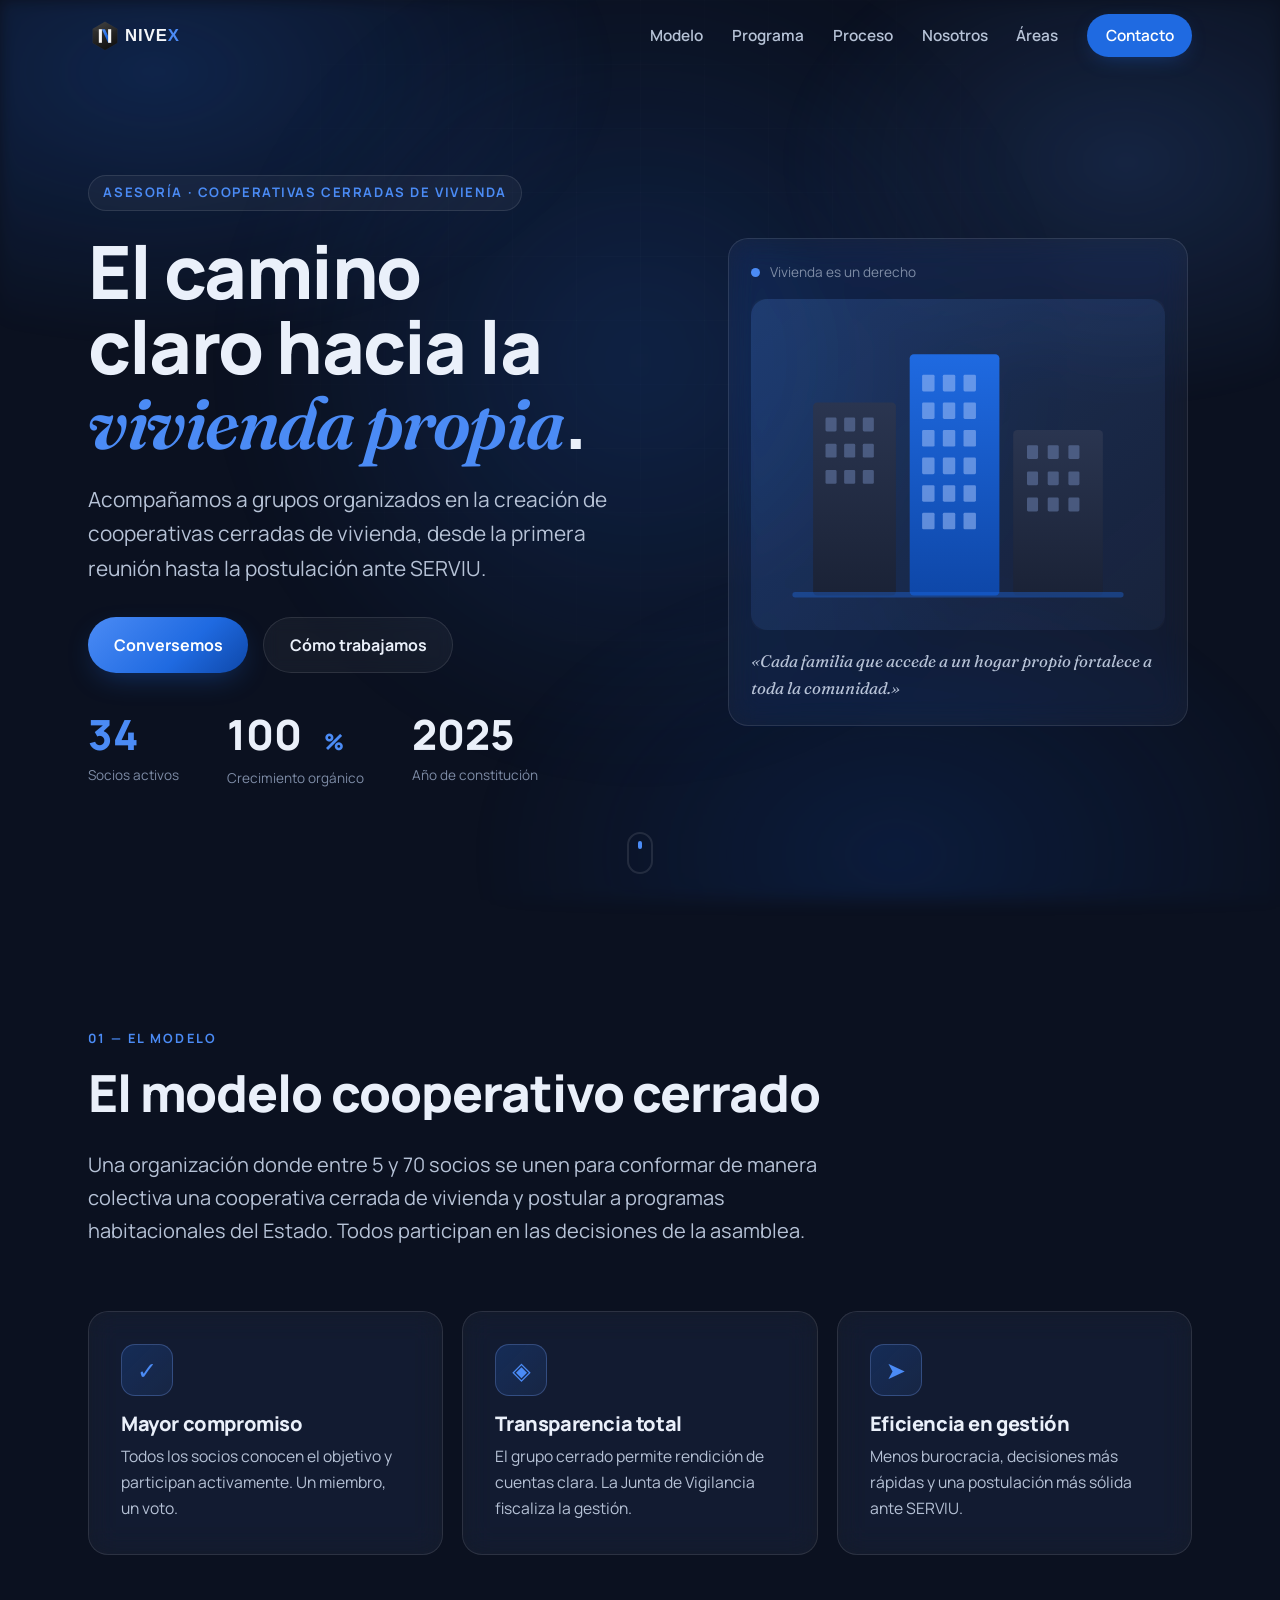
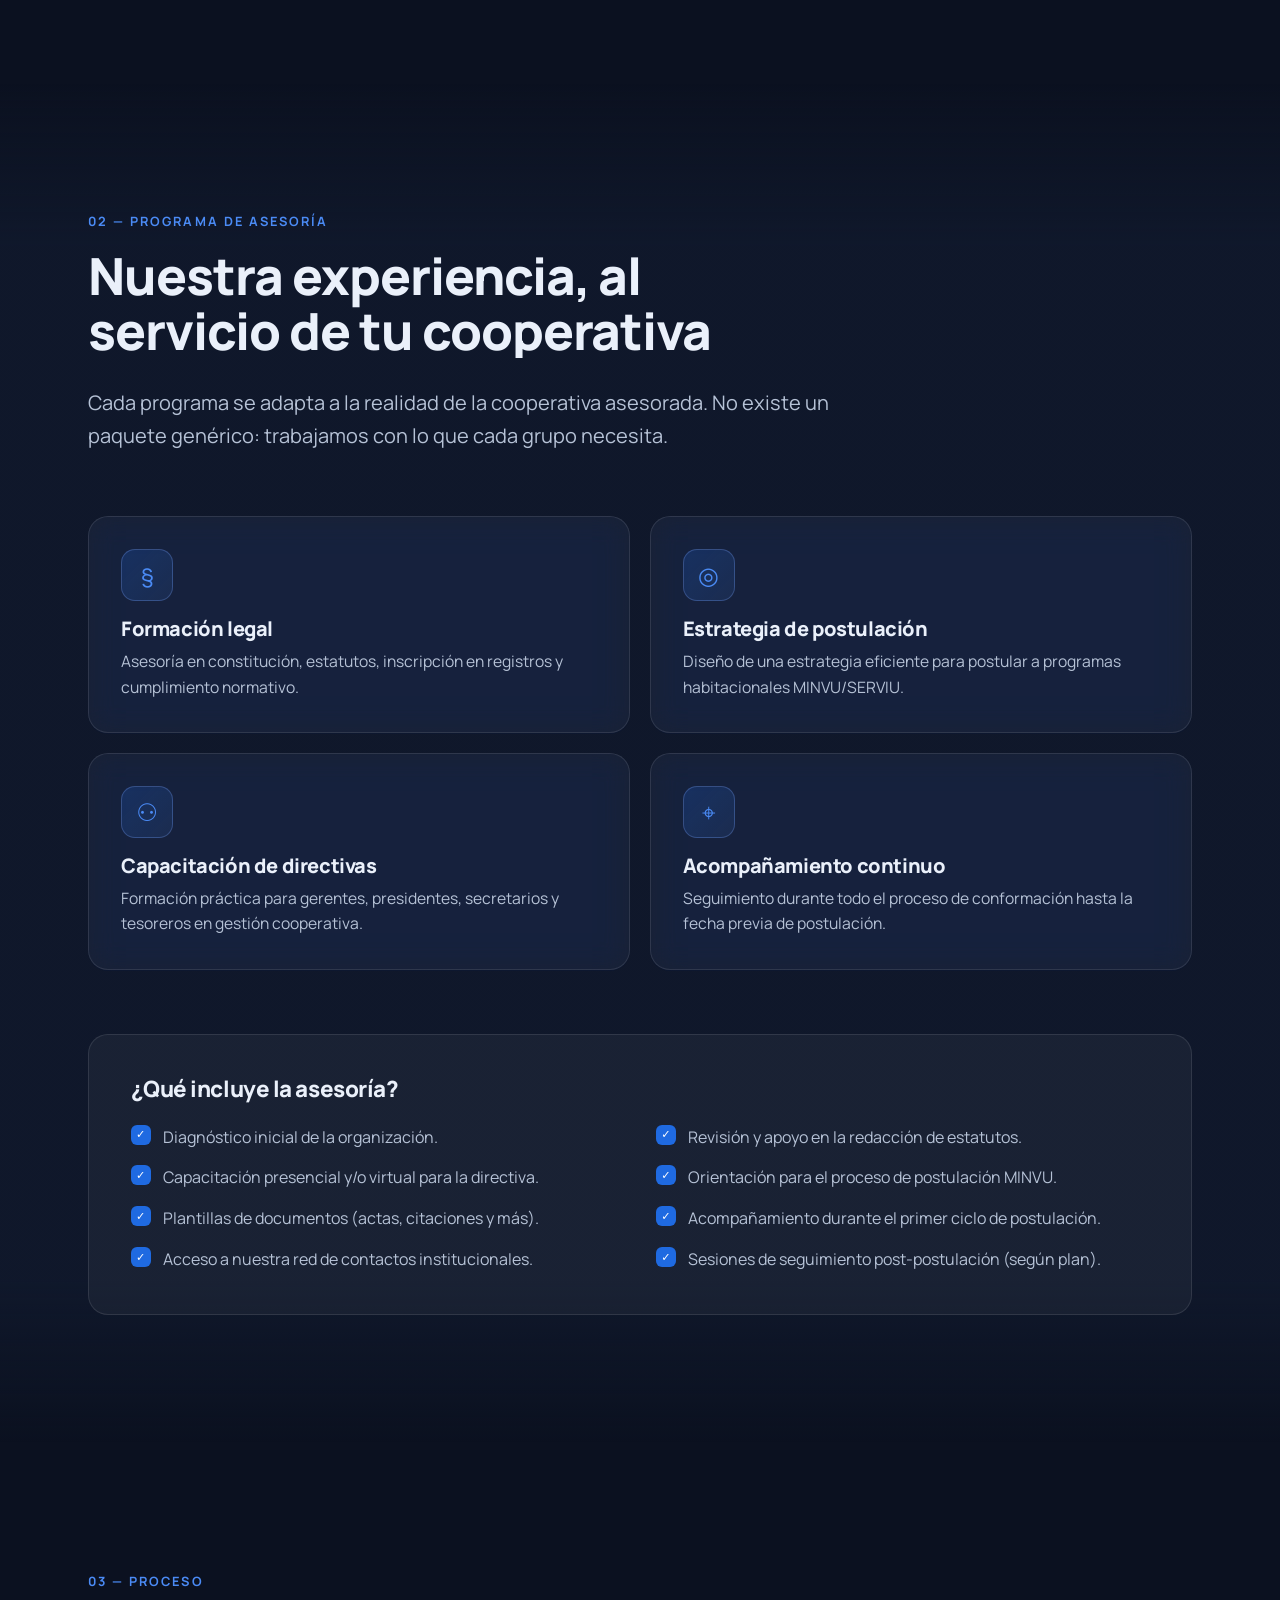
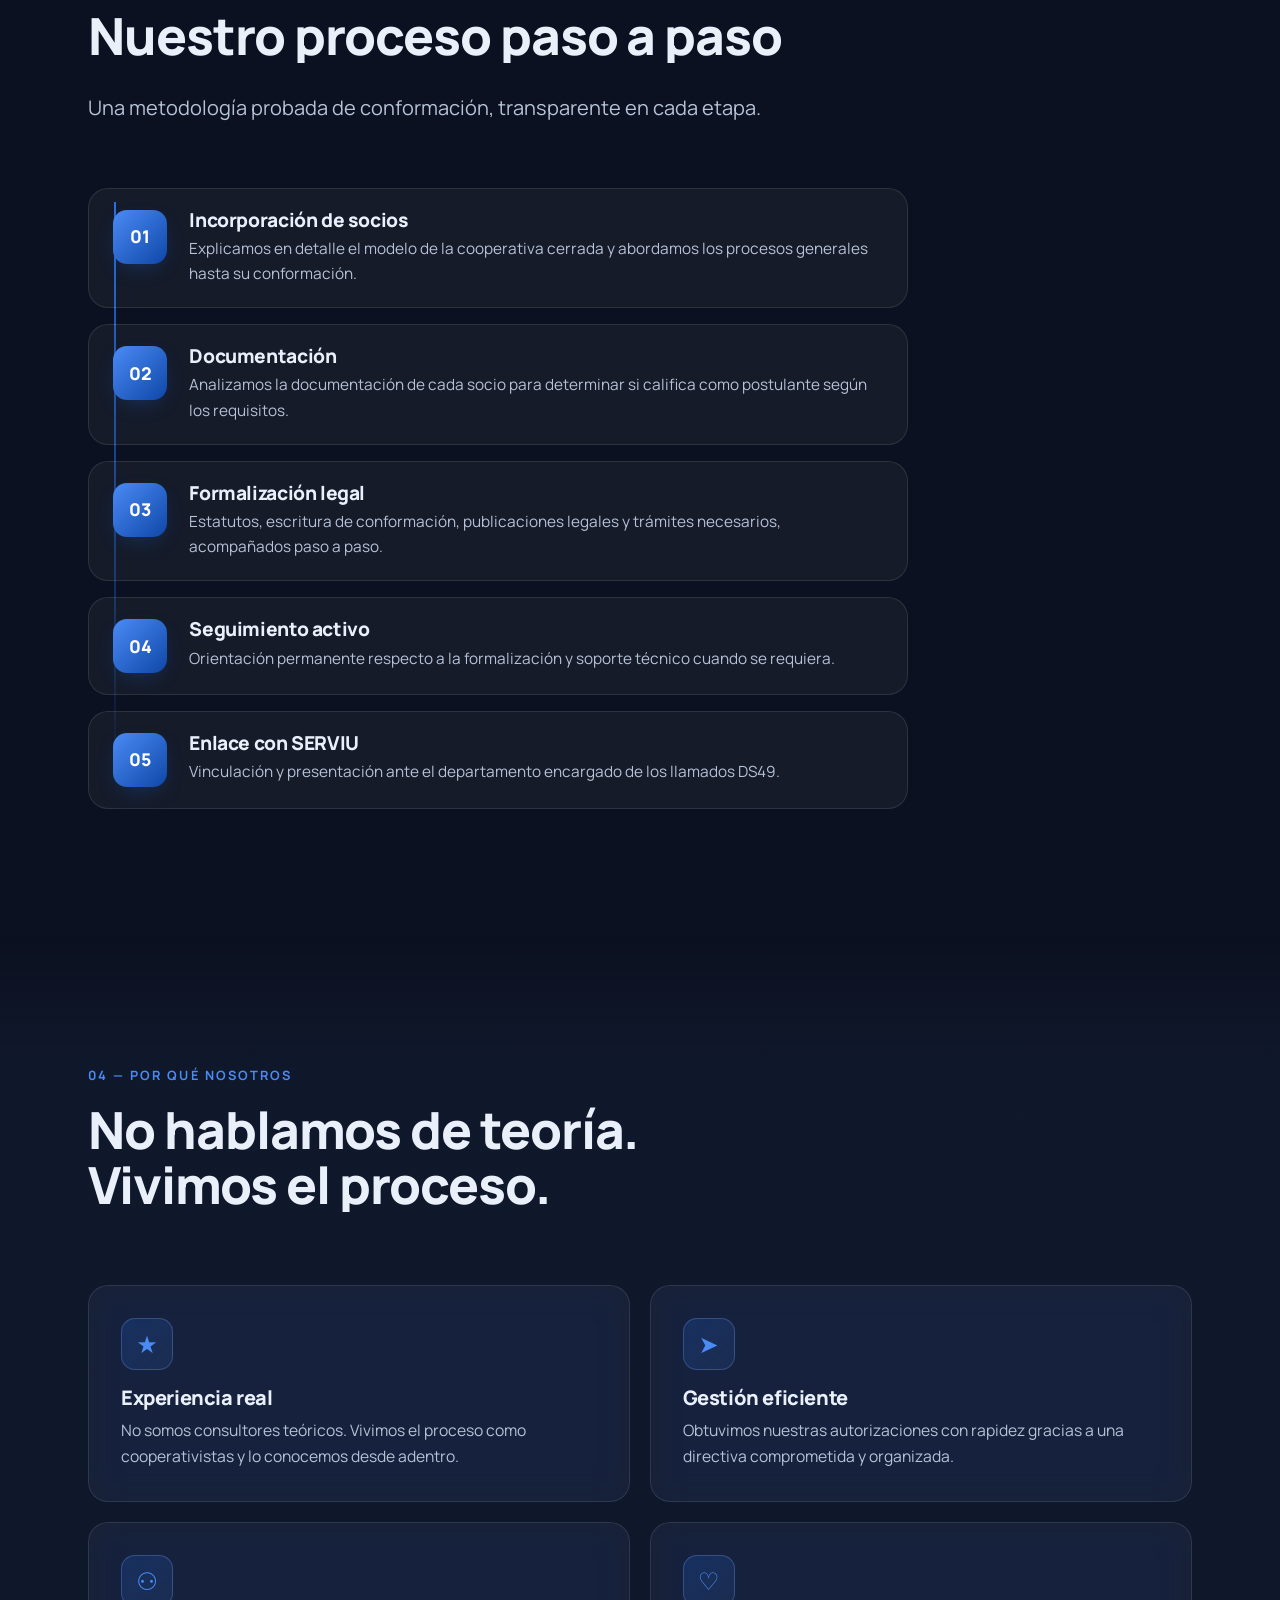
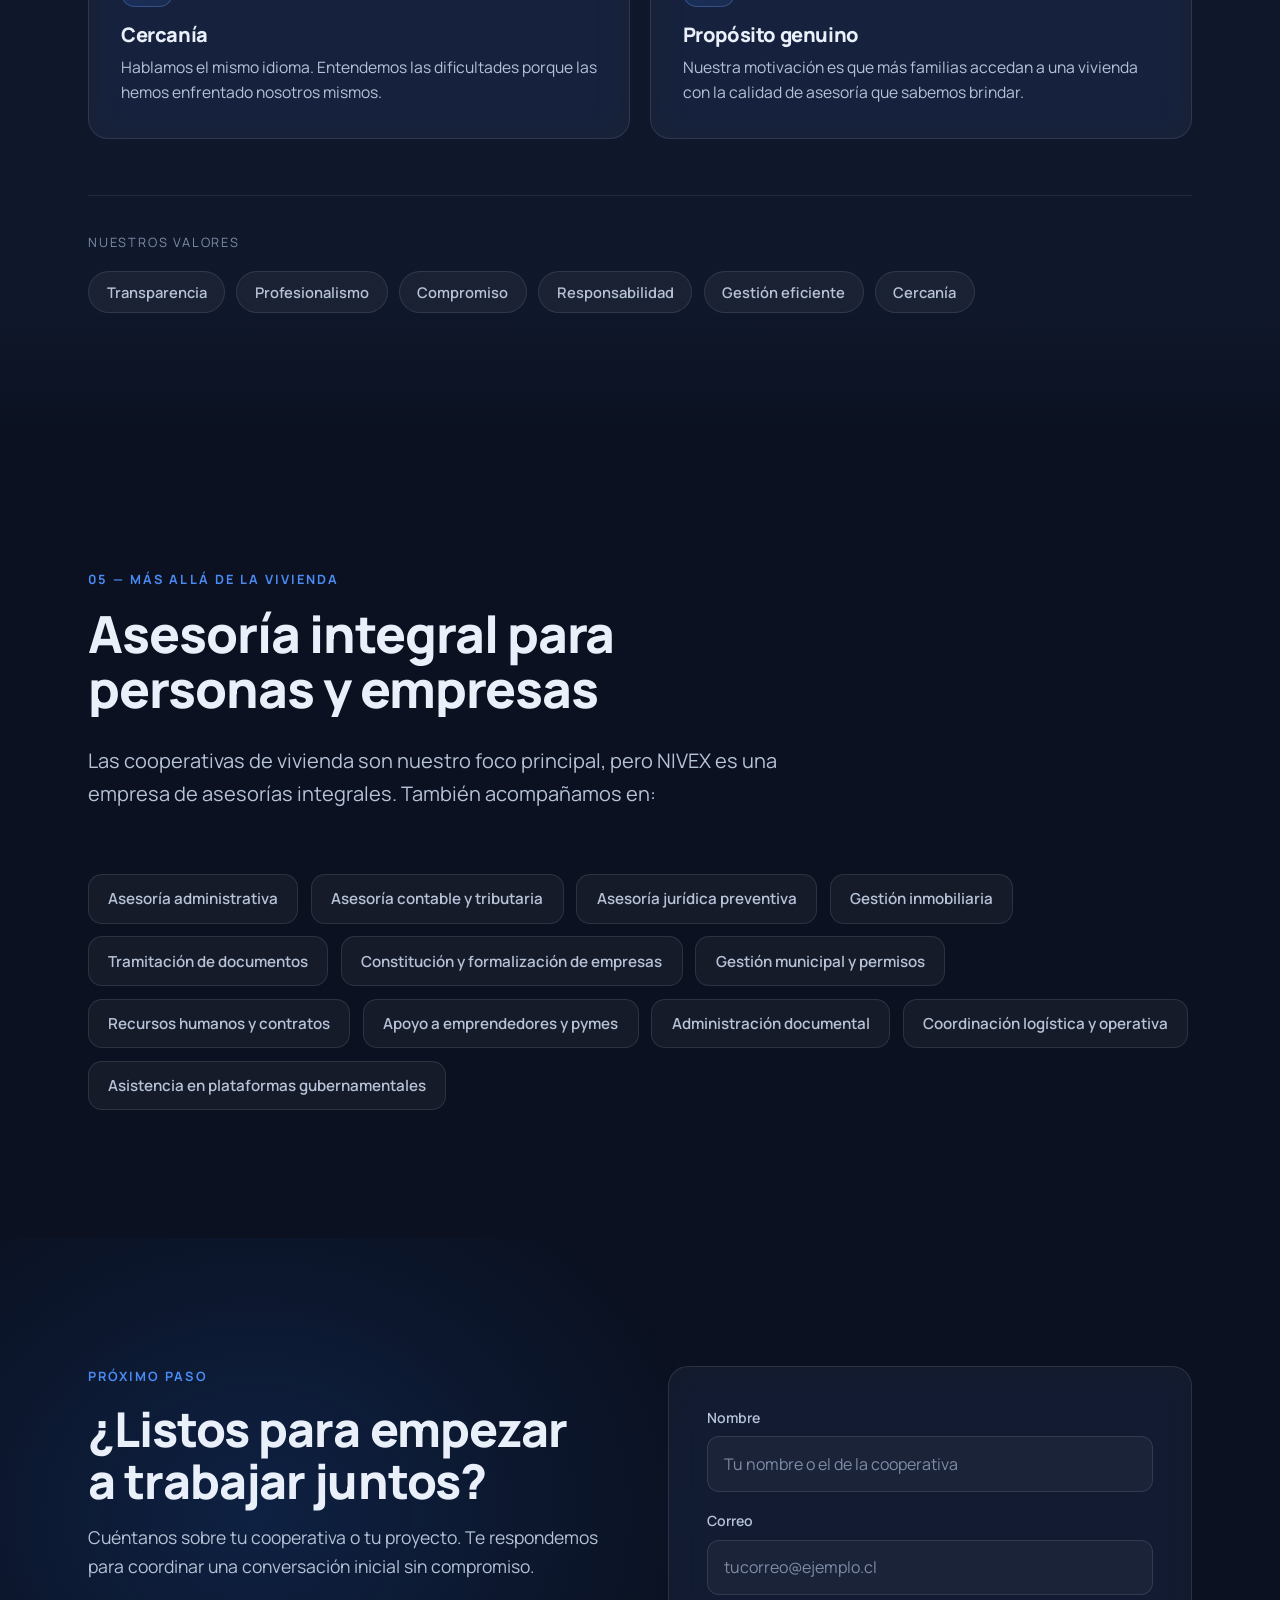
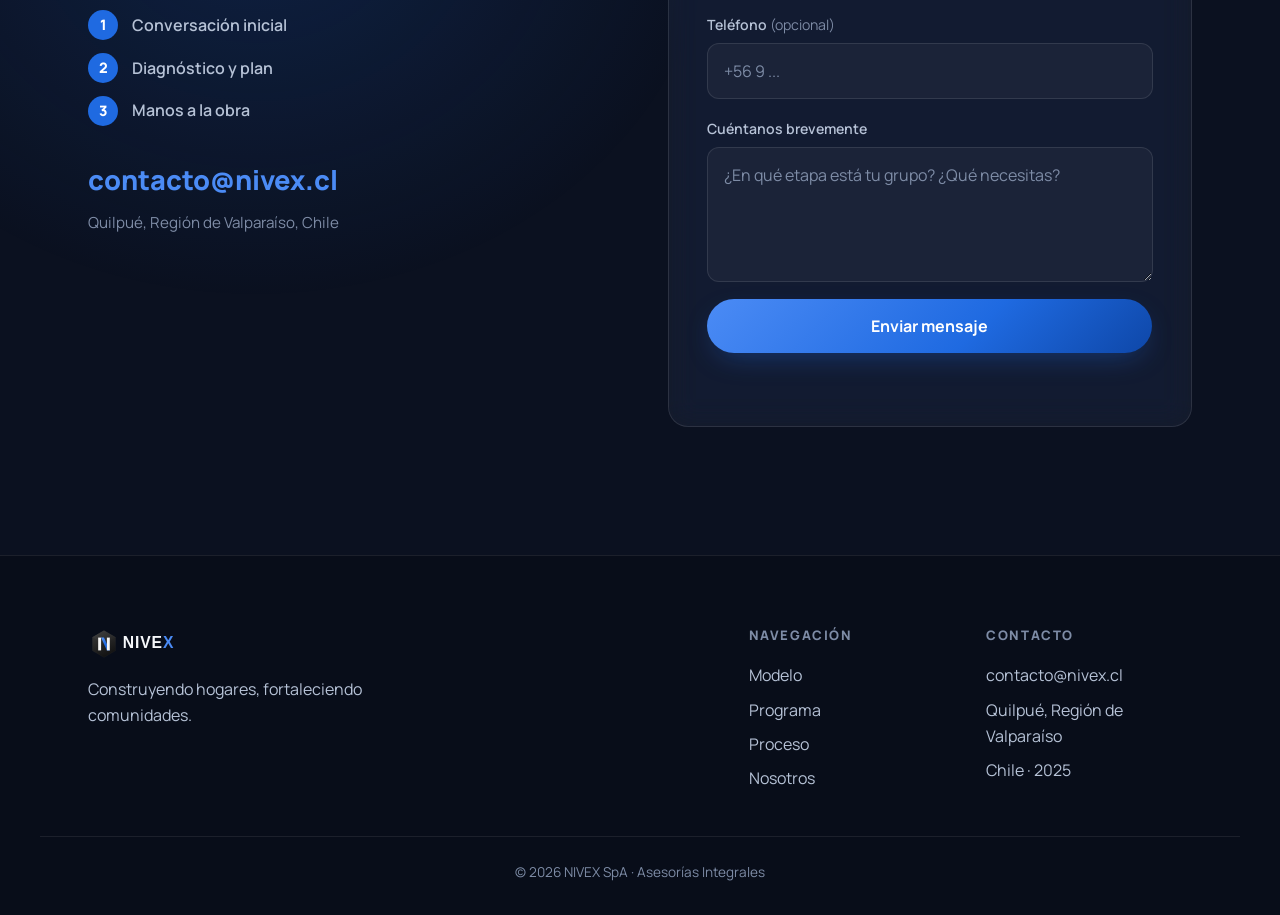
==== commit ed726a36: "Remove admin content panel for security Eliminates the client-side admin login (hardcoded demo crede" ====
--- a/nivex-site/index.html
+++ b/nivex-site/index.html
@@ -302,7 +302,6 @@
     </div>
     <div class="footer-bottom container">
       <span>© <span data-year>2026</span> NIVEX SpA · Asesorías Integrales</span>
-      <a href="admin/" class="footer-admin">Administrar contenido</a>
     </div>
   </footer>
 
--- a/nivex-site/styles.css
+++ b/nivex-site/styles.css
@@ -351,11 +351,9 @@
 .footer-col h4 { font-size: .82rem; letter-spacing: .12em; text-transform: uppercase; color: var(--text-mute); margin-bottom: 1rem; }
 .footer-col a, .footer-col span { display: block; color: var(--text-soft); padding: .25rem 0; transition: color .25s; }
 .footer-col a:hover { color: var(--accent-2); }
-.footer-bottom { display: flex; flex-wrap: wrap; justify-content: space-between; gap: .8rem;
+.footer-bottom { display: flex; flex-wrap: wrap; justify-content: center; gap: .8rem;
   margin-top: 2.5rem; padding-top: 1.5rem; border-top: 1px solid var(--line);
   font-size: .85rem; color: var(--text-mute); }
-.footer-admin { color: var(--text-mute); transition: color .25s; }
-.footer-admin:hover { color: var(--accent-2); }
 
 /* ---------- 16. Cursor ---------- */
 .cursor {
